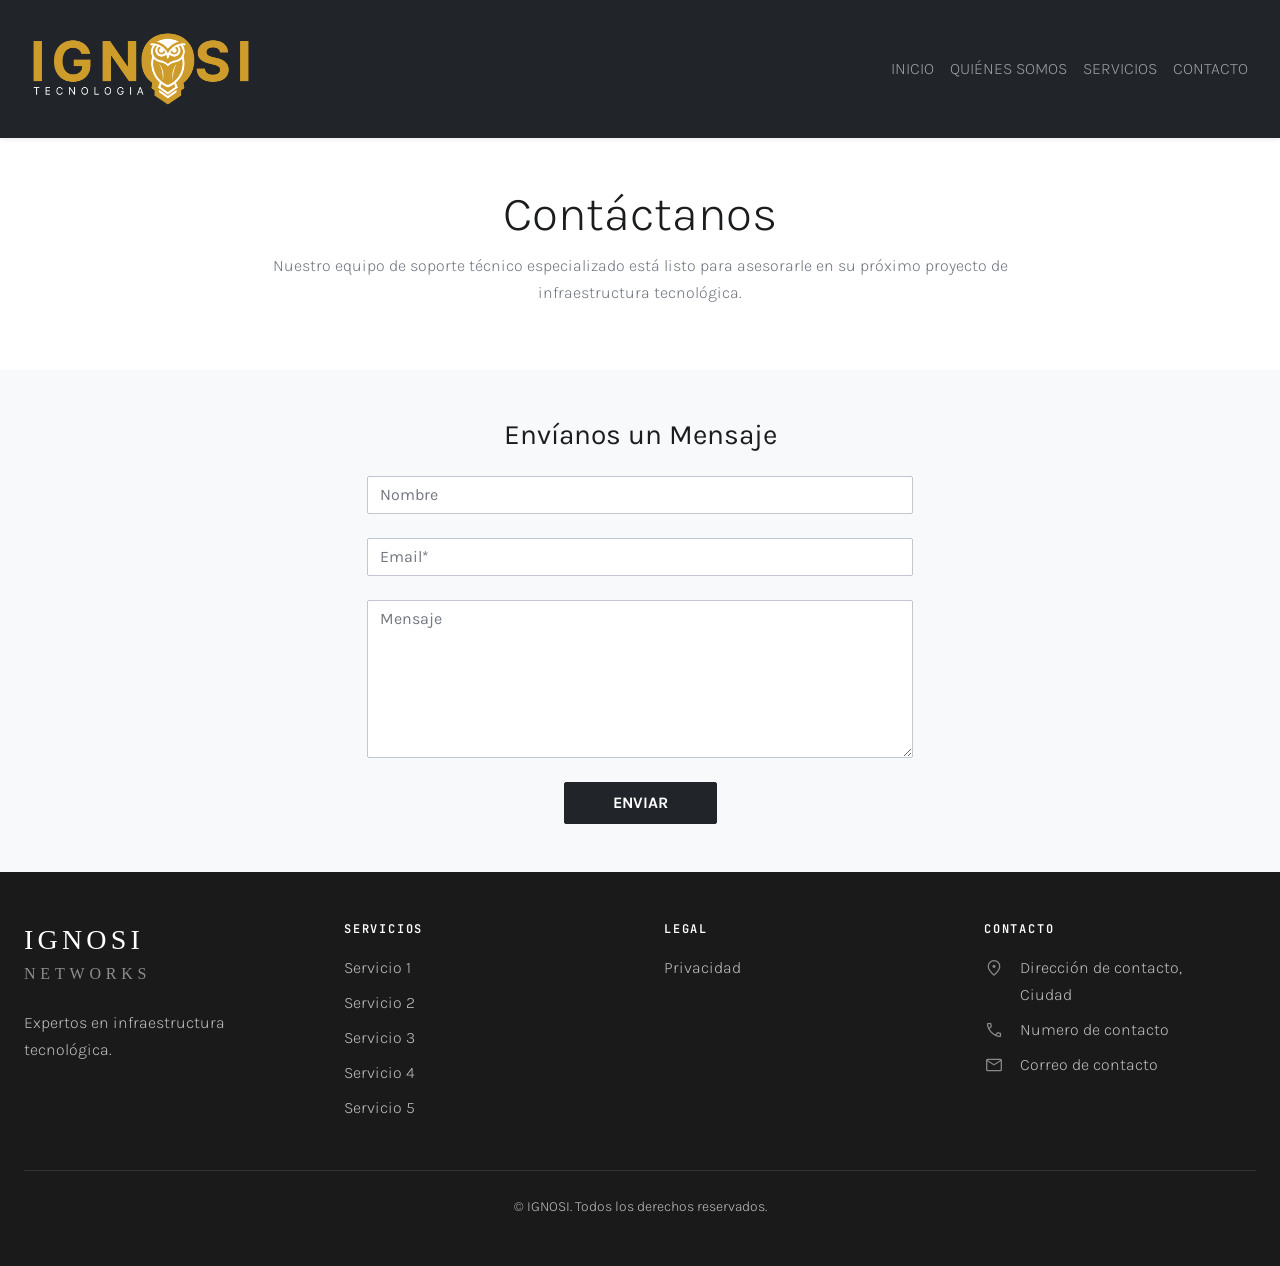
==== contacto/index.html @ 27969b5a "Demo" ====
<!DOCTYPE html>
<html lang="es">
<head>
  <meta charset="utf-8">
  <meta content="width=device-width, initial-scale=1.0" name="viewport">
  <title>Contacto | Ignosi</title>

  <!-- Tipografías (autoalojadas, ver css/fonts.css y assets/fonts/) -->
  <link href="/css/fonts.css" rel="stylesheet">

  <!-- Bootstrap + tema/estilos propios -->
  <link href="/css/vendor/bootstrap.min.css" rel="stylesheet">
  <link href="/css/styles.css" rel="stylesheet">
</head>
<body>

  <!-- Header global: se inyecta desde partials/header.html vía js/main.js -->
  <div id="site-header"></div>

  <!-- Encabezado de la página (solo clases de Bootstrap) -->
  <section class="bg-white py-5 text-center">
    <div class="container">
      <h1 class="display-5">Contáctanos</h1>
      <div class="col-md-8 mx-auto">
        <p class="text-muted">
          Nuestro equipo de soporte técnico especializado está listo para asesorarle en su próximo proyecto de infraestructura tecnológica.
        </p>
      </div>
    </div>
  </section>

  <!-- Formulario de contacto (solo clases de Bootstrap) -->
  <section class="bg-light py-5">
    <div class="container">
      <div class="row justify-content-center">
        <div class="col-md-8 col-lg-6">
          <h3 class="text-center mb-4">Envíanos un Mensaje</h3>
          <form>
            <input class="form-control mb-4" placeholder="Nombre" type="text">
            <input class="form-control mb-4" placeholder="Email*" type="email">
            <textarea class="form-control mb-4" placeholder="Mensaje" rows="6"></textarea>
            <div class="text-center">
              <button class="btn btn-dark px-5 py-2 fw-bold" type="submit">ENVIAR</button>
            </div>
          </form>
        </div>
      </div>
    </div>
  </section>

  <!-- Footer global: se inyecta desde partials/footer.html vía js/main.js -->
  <div id="site-footer"></div>

  <script src="/js/vendor/bootstrap.bundle.min.js"></script>
  <script src="/js/main.js"></script>
</body>
</html>
---- css/fonts.css ----
/**
 * Fuentes autoalojadas (Karla, JetBrains Mono, Playfair Display, Material
 * Symbols Outlined). Generado a partir del CSS que sirve Google Fonts para
 * la misma combinación de familias/pesos que usaba el <link> original;
 * los archivos .woff2 viven en assets/fonts/. No editar a mano el bloque
 * de @font-face: si cambian las familias/pesos usados en index.html, hay
 * que regenerar este archivo y volver a descargar los .woff2 necesarios.
 */

/* cyrillic-ext */
@font-face {
  font-family: 'JetBrains Mono';
  font-style: normal;
  font-weight: 600;
  font-display: swap;
  src: url(../assets/fonts/tDbY2o-flEEny0FZhsfKu5WU4zr3E_BX0PnT8RD8FqtTN1OVgaY.woff2) format('woff2');
  unicode-range: U+0460-052F, U+1C80-1C8A, U+20B4, U+2DE0-2DFF, U+A640-A69F, U+FE2E-FE2F;
}
/* cyrillic */
@font-face {
  font-family: 'JetBrains Mono';
  font-style: normal;
  font-weight: 600;
  font-display: swap;
  src: url(../assets/fonts/tDbY2o-flEEny0FZhsfKu5WU4zr3E_BX0PnT8RD8FqtTPlOVgaY.woff2) format('woff2');
  unicode-range: U+0301, U+0400-045F, U+0490-0491, U+04B0-04B1, U+2116;
}
/* greek */
@font-face {
  font-family: 'JetBrains Mono';
  font-style: normal;
  font-weight: 600;
  font-display: swap;
  src: url(../assets/fonts/tDbY2o-flEEny0FZhsfKu5WU4zr3E_BX0PnT8RD8FqtTOVOVgaY.woff2) format('woff2');
  unicode-range: U+0370-0377, U+037A-037F, U+0384-038A, U+038C, U+038E-03A1, U+03A3-03FF;
}
/* vietnamese */
@font-face {
  font-family: 'JetBrains Mono';
  font-style: normal;
  font-weight: 600;
  font-display: swap;
  src: url(../assets/fonts/tDbY2o-flEEny0FZhsfKu5WU4zr3E_BX0PnT8RD8FqtTNVOVgaY.woff2) format('woff2');
  unicode-range: U+0102-0103, U+0110-0111, U+0128-0129, U+0168-0169, U+01A0-01A1, U+01AF-01B0, U+0300-0301, U+0303-0304, U+0308-0309, U+0323, U+0329, U+1EA0-1EF9, U+20AB;
}
/* latin-ext */
@font-face {
  font-family: 'JetBrains Mono';
  font-style: normal;
  font-weight: 600;
  font-display: swap;
  src: url(../assets/fonts/tDbY2o-flEEny0FZhsfKu5WU4zr3E_BX0PnT8RD8FqtTNFOVgaY.woff2) format('woff2');
  unicode-range: U+0100-02BA, U+02BD-02C5, U+02C7-02CC, U+02CE-02D7, U+02DD-02FF, U+0304, U+0308, U+0329, U+1D00-1DBF, U+1E00-1E9F, U+1EF2-1EFF, U+2020, U+20A0-20AB, U+20AD-20C0, U+2113, U+2C60-2C7F, U+A720-A7FF;
}
/* latin */
@font-face {
  font-family: 'JetBrains Mono';
  font-style: normal;
  font-weight: 600;
  font-display: swap;
  src: url(../assets/fonts/tDbY2o-flEEny0FZhsfKu5WU4zr3E_BX0PnT8RD8FqtTOlOV.woff2) format('woff2');
  unicode-range: U+0000-00FF, U+0131, U+0152-0153, U+02BB-02BC, U+02C6, U+02DA, U+02DC, U+0304, U+0308, U+0329, U+2000-206F, U+20AC, U+2122, U+2191, U+2193, U+2212, U+2215, U+FEFF, U+FFFD;
}
/* latin-ext */
@font-face {
  font-family: 'Karla';
  font-style: normal;
  font-weight: 300;
  font-display: swap;
  src: url(../assets/fonts/qkBbXvYC6trAT7RbLtyG5Q.woff2) format('woff2');
  unicode-range: U+0100-02BA, U+02BD-02C5, U+02C7-02CC, U+02CE-02D7, U+02DD-02FF, U+0304, U+0308, U+0329, U+1D00-1DBF, U+1E00-1E9F, U+1EF2-1EFF, U+2020, U+20A0-20AB, U+20AD-20C0, U+2113, U+2C60-2C7F, U+A720-A7FF;
}
/* latin */
@font-face {
  font-family: 'Karla';
  font-style: normal;
  font-weight: 300;
  font-display: swap;
  src: url(../assets/fonts/qkBbXvYC6trAT7RVLtw.woff2) format('woff2');
  unicode-range: U+0000-00FF, U+0131, U+0152-0153, U+02BB-02BC, U+02C6, U+02DA, U+02DC, U+0304, U+0308, U+0329, U+2000-206F, U+20AC, U+2122, U+2191, U+2193, U+2212, U+2215, U+FEFF, U+FFFD;
}
/* latin-ext */
@font-face {
  font-family: 'Karla';
  font-style: normal;
  font-weight: 400;
  font-display: swap;
  src: url(../assets/fonts/qkBbXvYC6trAT7RbLtyG5Q.woff2) format('woff2');
  unicode-range: U+0100-02BA, U+02BD-02C5, U+02C7-02CC, U+02CE-02D7, U+02DD-02FF, U+0304, U+0308, U+0329, U+1D00-1DBF, U+1E00-1E9F, U+1EF2-1EFF, U+2020, U+20A0-20AB, U+20AD-20C0, U+2113, U+2C60-2C7F, U+A720-A7FF;
}
/* latin */
@font-face {
  font-family: 'Karla';
  font-style: normal;
  font-weight: 400;
  font-display: swap;
  src: url(../assets/fonts/qkBbXvYC6trAT7RVLtw.woff2) format('woff2');
  unicode-range: U+0000-00FF, U+0131, U+0152-0153, U+02BB-02BC, U+02C6, U+02DA, U+02DC, U+0304, U+0308, U+0329, U+2000-206F, U+20AC, U+2122, U+2191, U+2193, U+2212, U+2215, U+FEFF, U+FFFD;
}
/* latin-ext */
@font-face {
  font-family: 'Karla';
  font-style: normal;
  font-weight: 700;
  font-display: swap;
  src: url(../assets/fonts/qkBbXvYC6trAT7RbLtyG5Q.woff2) format('woff2');
  unicode-range: U+0100-02BA, U+02BD-02C5, U+02C7-02CC, U+02CE-02D7, U+02DD-02FF, U+0304, U+0308, U+0329, U+1D00-1DBF, U+1E00-1E9F, U+1EF2-1EFF, U+2020, U+20A0-20AB, U+20AD-20C0, U+2113, U+2C60-2C7F, U+A720-A7FF;
}
/* latin */
@font-face {
  font-family: 'Karla';
  font-style: normal;
  font-weight: 700;
  font-display: swap;
  src: url(../assets/fonts/qkBbXvYC6trAT7RVLtw.woff2) format('woff2');
  unicode-range: U+0000-00FF, U+0131, U+0152-0153, U+02BB-02BC, U+02C6, U+02DA, U+02DC, U+0304, U+0308, U+0329, U+2000-206F, U+20AC, U+2122, U+2191, U+2193, U+2212, U+2215, U+FEFF, U+FFFD;
}
/* latin-ext */
@font-face {
  font-family: 'Karla';
  font-style: normal;
  font-weight: 800;
  font-display: swap;
  src: url(../assets/fonts/qkBbXvYC6trAT7RbLtyG5Q.woff2) format('woff2');
  unicode-range: U+0100-02BA, U+02BD-02C5, U+02C7-02CC, U+02CE-02D7, U+02DD-02FF, U+0304, U+0308, U+0329, U+1D00-1DBF, U+1E00-1E9F, U+1EF2-1EFF, U+2020, U+20A0-20AB, U+20AD-20C0, U+2113, U+2C60-2C7F, U+A720-A7FF;
}
/* latin */
@font-face {
  font-family: 'Karla';
  font-style: normal;
  font-weight: 800;
  font-display: swap;
  src: url(../assets/fonts/qkBbXvYC6trAT7RVLtw.woff2) format('woff2');
  unicode-range: U+0000-00FF, U+0131, U+0152-0153, U+02BB-02BC, U+02C6, U+02DA, U+02DC, U+0304, U+0308, U+0329, U+2000-206F, U+20AC, U+2122, U+2191, U+2193, U+2212, U+2215, U+FEFF, U+FFFD;
}
/* cyrillic */
@font-face {
  font-family: 'Playfair Display';
  font-style: italic;
  font-weight: 400 700;
  font-display: swap;
  src: url(../assets/fonts/nuFkD-vYSZviVYUb_rj3ij__anPXDTnohkk72xU.woff2) format('woff2');
  unicode-range: U+0301, U+0400-045F, U+0490-0491, U+04B0-04B1, U+2116;
}
/* vietnamese */
@font-face {
  font-family: 'Playfair Display';
  font-style: italic;
  font-weight: 400 700;
  font-display: swap;
  src: url(../assets/fonts/nuFkD-vYSZviVYUb_rj3ij__anPXDTnojUk72xU.woff2) format('woff2');
  unicode-range: U+0102-0103, U+0110-0111, U+0128-0129, U+0168-0169, U+01A0-01A1, U+01AF-01B0, U+0300-0301, U+0303-0304, U+0308-0309, U+0323, U+0329, U+1EA0-1EF9, U+20AB;
}
/* latin-ext */
@font-face {
  font-family: 'Playfair Display';
  font-style: italic;
  font-weight: 400 700;
  font-display: swap;
  src: url(../assets/fonts/nuFkD-vYSZviVYUb_rj3ij__anPXDTnojEk72xU.woff2) format('woff2');
  unicode-range: U+0100-02BA, U+02BD-02C5, U+02C7-02CC, U+02CE-02D7, U+02DD-02FF, U+0304, U+0308, U+0329, U+1D00-1DBF, U+1E00-1E9F, U+1EF2-1EFF, U+2020, U+20A0-20AB, U+20AD-20C0, U+2113, U+2C60-2C7F, U+A720-A7FF;
}
/* latin */
@font-face {
  font-family: 'Playfair Display';
  font-style: italic;
  font-weight: 400 700;
  font-display: swap;
  src: url(../assets/fonts/nuFkD-vYSZviVYUb_rj3ij__anPXDTnogkk7.woff2) format('woff2');
  unicode-range: U+0000-00FF, U+0131, U+0152-0153, U+02BB-02BC, U+02C6, U+02DA, U+02DC, U+0304, U+0308, U+0329, U+2000-206F, U+20AC, U+2122, U+2191, U+2193, U+2212, U+2215, U+FEFF, U+FFFD;
}
/* cyrillic */
@font-face {
  font-family: 'Playfair Display';
  font-style: normal;
  font-weight: 400 700;
  font-display: swap;
  src: url(../assets/fonts/nuFiD-vYSZviVYUb_rj3ij__anPXDTjYgFE_.woff2) format('woff2');
  unicode-range: U+0301, U+0400-045F, U+0490-0491, U+04B0-04B1, U+2116;
}
/* vietnamese */
@font-face {
  font-family: 'Playfair Display';
  font-style: normal;
  font-weight: 400 700;
  font-display: swap;
  src: url(../assets/fonts/nuFiD-vYSZviVYUb_rj3ij__anPXDTPYgFE_.woff2) format('woff2');
  unicode-range: U+0102-0103, U+0110-0111, U+0128-0129, U+0168-0169, U+01A0-01A1, U+01AF-01B0, U+0300-0301, U+0303-0304, U+0308-0309, U+0323, U+0329, U+1EA0-1EF9, U+20AB;
}
/* latin-ext */
@font-face {
  font-family: 'Playfair Display';
  font-style: normal;
  font-weight: 400 700;
  font-display: swap;
  src: url(../assets/fonts/nuFiD-vYSZviVYUb_rj3ij__anPXDTLYgFE_.woff2) format('woff2');
  unicode-range: U+0100-02BA, U+02BD-02C5, U+02C7-02CC, U+02CE-02D7, U+02DD-02FF, U+0304, U+0308, U+0329, U+1D00-1DBF, U+1E00-1E9F, U+1EF2-1EFF, U+2020, U+20A0-20AB, U+20AD-20C0, U+2113, U+2C60-2C7F, U+A720-A7FF;
}
/* latin */
@font-face {
  font-family: 'Playfair Display';
  font-style: normal;
  font-weight: 400 700;
  font-display: swap;
  src: url(../assets/fonts/nuFiD-vYSZviVYUb_rj3ij__anPXDTzYgA.woff2) format('woff2');
  unicode-range: U+0000-00FF, U+0131, U+0152-0153, U+02BB-02BC, U+02C6, U+02DA, U+02DC, U+0304, U+0308, U+0329, U+2000-206F, U+20AC, U+2122, U+2191, U+2193, U+2212, U+2215, U+FEFF, U+FFFD;
}

/* fallback */
@font-face {
  font-family: 'Material Symbols Outlined';
  font-style: normal;
  font-weight: 100 700;
  font-display: swap;
  src: url(../assets/fonts/kJEPBvYX7BgnkSrUwT8OhrdQw4oELdPIeeII9v6oDMzBwG-RpA6RzaxHMPdY40KH8nGzv3fzfVJO1Q.woff2) format('woff2');
}

.material-symbols-outlined {
  font-family: 'Material Symbols Outlined';
  font-weight: normal;
  font-style: normal;
  font-size: 24px;
  line-height: 1;
  letter-spacing: normal;
  text-transform: none;
  display: inline-block;
  white-space: nowrap;
  word-wrap: normal;
  direction: ltr;
  -webkit-font-feature-settings: 'liga';
  -webkit-font-smoothing: antialiased;
}
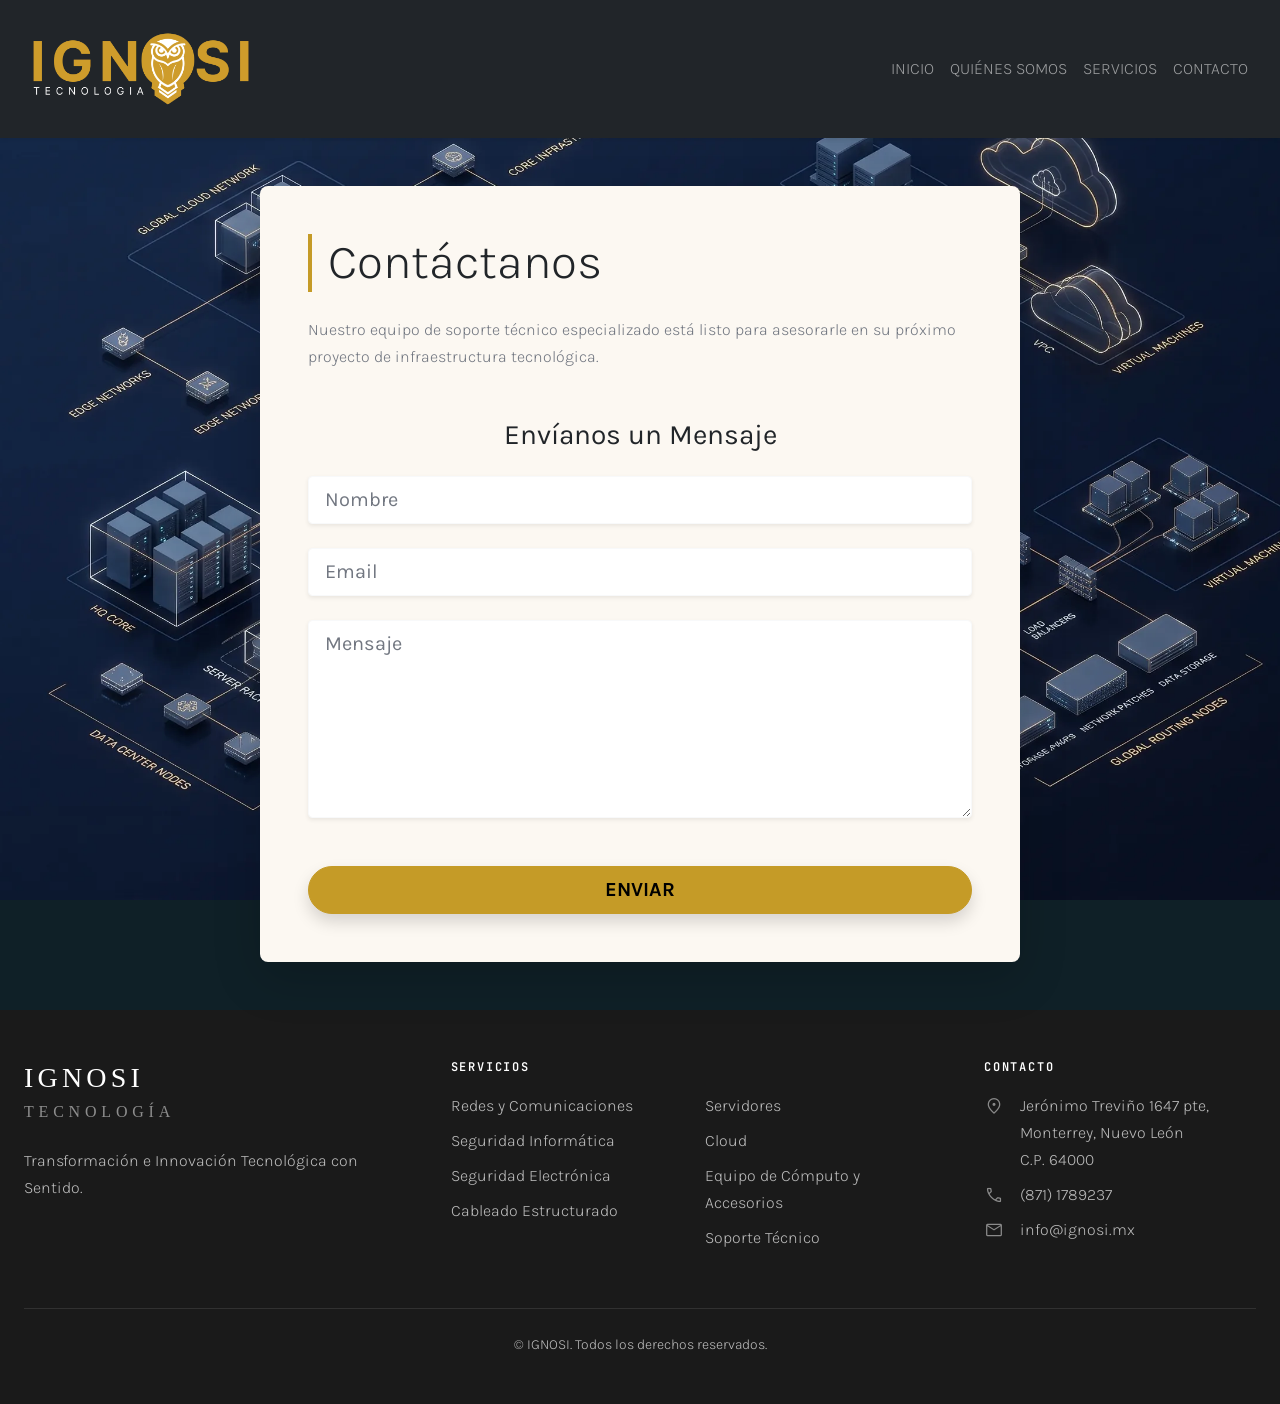
==== commit dd0f0661: "Rediseño de quienes somos, contacto y servicios + optimización integral Rediseño de páginas: - quien" ====
--- a/contacto/index.html
+++ b/contacto/index.html
@@ -4,54 +4,37 @@
   <meta charset="utf-8">
   <meta content="width=device-width, initial-scale=1.0" name="viewport">
   <title>Contacto | Ignosi</title>
+  <link href="../css/fonts.css" rel="stylesheet">
+  <link href="../css/vendor/bootstrap.min.css" rel="stylesheet">
+  <link href="../css/styles.css" rel="stylesheet">
+</head>
+<body class="ig-page-bg-diagram">
 
-  <!-- Tipografías (autoalojadas, ver css/fonts.css y assets/fonts/) -->
-  <link href="/css/fonts.css" rel="stylesheet">
-
-  <!-- Bootstrap + tema/estilos propios -->
-  <link href="/css/vendor/bootstrap.min.css" rel="stylesheet">
-  <link href="/css/styles.css" rel="stylesheet">
-</head>
-<body>
-
-  <!-- Header global: se inyecta desde partials/header.html vía js/main.js -->
   <div id="site-header"></div>
 
-  <!-- Encabezado de la página (solo clases de Bootstrap) -->
-  <section class="bg-white py-5 text-center">
-    <div class="container">
-      <h1 class="display-5">Contáctanos</h1>
-      <div class="col-md-8 mx-auto">
-        <p class="text-muted">
-          Nuestro equipo de soporte técnico especializado está listo para asesorarle en su próximo proyecto de infraestructura tecnológica.
-        </p>
-      </div>
-    </div>
-  </section>
-
-  <!-- Formulario de contacto (solo clases de Bootstrap) -->
-  <section class="bg-light py-5">
-    <div class="container">
+  <section class="bg-transparent">
+    <div class="container py-5">
       <div class="row justify-content-center">
-        <div class="col-md-8 col-lg-6">
-          <h3 class="text-center mb-4">Envíanos un Mensaje</h3>
+        <div class="col-12 col-md-10 col-lg-8 p-4 p-md-5 rounded-4 shadow-lg text-dark" style="background-color:var(--ig-cream);">
+          <h1 class="display-5 text-dark ig-border-gold border-start border-4 ps-3 mb-4">Contáctanos</h1>
+          <p class="text-muted mb-5">
+            Nuestro equipo de soporte técnico especializado está listo para asesorarle en su próximo proyecto de infraestructura tecnológica.
+          </p>
+          <h3 class="text-center text-dark mb-4">Envíanos un Mensaje</h3>
           <form>
-            <input class="form-control mb-4" placeholder="Nombre" type="text">
-            <input class="form-control mb-4" placeholder="Email*" type="email">
-            <textarea class="form-control mb-4" placeholder="Mensaje" rows="6"></textarea>
-            <div class="text-center">
-              <button class="btn btn-dark px-5 py-2 fw-bold" type="submit">ENVIAR</button>
-            </div>
+            <input class="form-control form-control-lg border-light shadow-sm mb-4" placeholder="Nombre" type="text" required>
+            <input class="form-control form-control-lg border-light shadow-sm mb-4" placeholder="Email" type="email" required>
+            <textarea class="form-control form-control-lg border-light shadow-sm mb-4" placeholder="Mensaje" rows="6" required></textarea>
+            <button class="btn btn-warning ig-btn-gold w-100 btn-lg rounded-pill fw-bold shadow mt-4" type="submit">ENVIAR</button>
           </form>
         </div>
       </div>
     </div>
   </section>
 
-  <!-- Footer global: se inyecta desde partials/footer.html vía js/main.js -->
   <div id="site-footer"></div>
 
-  <script src="/js/vendor/bootstrap.bundle.min.js"></script>
-  <script src="/js/main.js"></script>
+  <script src="../js/vendor/bootstrap.bundle.min.js"></script>
+  <script src="../js/main.js"></script>
 </body>
 </html>
--- a/css/fonts.css
+++ b/css/fonts.css
@@ -1,13 +1,3 @@
-/**
- * Fuentes autoalojadas (Karla, JetBrains Mono, Playfair Display, Material
- * Symbols Outlined). Generado a partir del CSS que sirve Google Fonts para
- * la misma combinación de familias/pesos que usaba el <link> original;
- * los archivos .woff2 viven en assets/fonts/. No editar a mano el bloque
- * de @font-face: si cambian las familias/pesos usados en index.html, hay
- * que regenerar este archivo y volver a descargar los .woff2 necesarios.
- */
-
-/* cyrillic-ext */
 @font-face {
   font-family: 'JetBrains Mono';
   font-style: normal;
@@ -16,7 +6,7 @@
   src: url(../assets/fonts/tDbY2o-flEEny0FZhsfKu5WU4zr3E_BX0PnT8RD8FqtTN1OVgaY.woff2) format('woff2');
   unicode-range: U+0460-052F, U+1C80-1C8A, U+20B4, U+2DE0-2DFF, U+A640-A69F, U+FE2E-FE2F;
 }
-/* cyrillic */
+
 @font-face {
   font-family: 'JetBrains Mono';
   font-style: normal;
@@ -25,7 +15,7 @@
   src: url(../assets/fonts/tDbY2o-flEEny0FZhsfKu5WU4zr3E_BX0PnT8RD8FqtTPlOVgaY.woff2) format('woff2');
   unicode-range: U+0301, U+0400-045F, U+0490-0491, U+04B0-04B1, U+2116;
 }
-/* greek */
+
 @font-face {
   font-family: 'JetBrains Mono';
   font-style: normal;
@@ -34,7 +24,7 @@
   src: url(../assets/fonts/tDbY2o-flEEny0FZhsfKu5WU4zr3E_BX0PnT8RD8FqtTOVOVgaY.woff2) format('woff2');
   unicode-range: U+0370-0377, U+037A-037F, U+0384-038A, U+038C, U+038E-03A1, U+03A3-03FF;
 }
-/* vietnamese */
+
 @font-face {
   font-family: 'JetBrains Mono';
   font-style: normal;
@@ -43,7 +33,7 @@
   src: url(../assets/fonts/tDbY2o-flEEny0FZhsfKu5WU4zr3E_BX0PnT8RD8FqtTNVOVgaY.woff2) format('woff2');
   unicode-range: U+0102-0103, U+0110-0111, U+0128-0129, U+0168-0169, U+01A0-01A1, U+01AF-01B0, U+0300-0301, U+0303-0304, U+0308-0309, U+0323, U+0329, U+1EA0-1EF9, U+20AB;
 }
-/* latin-ext */
+
 @font-face {
   font-family: 'JetBrains Mono';
   font-style: normal;
@@ -52,7 +42,7 @@
   src: url(../assets/fonts/tDbY2o-flEEny0FZhsfKu5WU4zr3E_BX0PnT8RD8FqtTNFOVgaY.woff2) format('woff2');
   unicode-range: U+0100-02BA, U+02BD-02C5, U+02C7-02CC, U+02CE-02D7, U+02DD-02FF, U+0304, U+0308, U+0329, U+1D00-1DBF, U+1E00-1E9F, U+1EF2-1EFF, U+2020, U+20A0-20AB, U+20AD-20C0, U+2113, U+2C60-2C7F, U+A720-A7FF;
 }
-/* latin */
+
 @font-face {
   font-family: 'JetBrains Mono';
   font-style: normal;
@@ -61,7 +51,7 @@
   src: url(../assets/fonts/tDbY2o-flEEny0FZhsfKu5WU4zr3E_BX0PnT8RD8FqtTOlOV.woff2) format('woff2');
   unicode-range: U+0000-00FF, U+0131, U+0152-0153, U+02BB-02BC, U+02C6, U+02DA, U+02DC, U+0304, U+0308, U+0329, U+2000-206F, U+20AC, U+2122, U+2191, U+2193, U+2212, U+2215, U+FEFF, U+FFFD;
 }
-/* latin-ext */
+
 @font-face {
   font-family: 'Karla';
   font-style: normal;
@@ -70,7 +60,7 @@
   src: url(../assets/fonts/qkBbXvYC6trAT7RbLtyG5Q.woff2) format('woff2');
   unicode-range: U+0100-02BA, U+02BD-02C5, U+02C7-02CC, U+02CE-02D7, U+02DD-02FF, U+0304, U+0308, U+0329, U+1D00-1DBF, U+1E00-1E9F, U+1EF2-1EFF, U+2020, U+20A0-20AB, U+20AD-20C0, U+2113, U+2C60-2C7F, U+A720-A7FF;
 }
-/* latin */
+
 @font-face {
   font-family: 'Karla';
   font-style: normal;
@@ -79,7 +69,7 @@
   src: url(../assets/fonts/qkBbXvYC6trAT7RVLtw.woff2) format('woff2');
   unicode-range: U+0000-00FF, U+0131, U+0152-0153, U+02BB-02BC, U+02C6, U+02DA, U+02DC, U+0304, U+0308, U+0329, U+2000-206F, U+20AC, U+2122, U+2191, U+2193, U+2212, U+2215, U+FEFF, U+FFFD;
 }
-/* latin-ext */
+
 @font-face {
   font-family: 'Karla';
   font-style: normal;
@@ -88,7 +78,7 @@
   src: url(../assets/fonts/qkBbXvYC6trAT7RbLtyG5Q.woff2) format('woff2');
   unicode-range: U+0100-02BA, U+02BD-02C5, U+02C7-02CC, U+02CE-02D7, U+02DD-02FF, U+0304, U+0308, U+0329, U+1D00-1DBF, U+1E00-1E9F, U+1EF2-1EFF, U+2020, U+20A0-20AB, U+20AD-20C0, U+2113, U+2C60-2C7F, U+A720-A7FF;
 }
-/* latin */
+
 @font-face {
   font-family: 'Karla';
   font-style: normal;
@@ -97,7 +87,7 @@
   src: url(../assets/fonts/qkBbXvYC6trAT7RVLtw.woff2) format('woff2');
   unicode-range: U+0000-00FF, U+0131, U+0152-0153, U+02BB-02BC, U+02C6, U+02DA, U+02DC, U+0304, U+0308, U+0329, U+2000-206F, U+20AC, U+2122, U+2191, U+2193, U+2212, U+2215, U+FEFF, U+FFFD;
 }
-/* latin-ext */
+
 @font-face {
   font-family: 'Karla';
   font-style: normal;
@@ -106,7 +96,7 @@
   src: url(../assets/fonts/qkBbXvYC6trAT7RbLtyG5Q.woff2) format('woff2');
   unicode-range: U+0100-02BA, U+02BD-02C5, U+02C7-02CC, U+02CE-02D7, U+02DD-02FF, U+0304, U+0308, U+0329, U+1D00-1DBF, U+1E00-1E9F, U+1EF2-1EFF, U+2020, U+20A0-20AB, U+20AD-20C0, U+2113, U+2C60-2C7F, U+A720-A7FF;
 }
-/* latin */
+
 @font-face {
   font-family: 'Karla';
   font-style: normal;
@@ -115,7 +105,7 @@
   src: url(../assets/fonts/qkBbXvYC6trAT7RVLtw.woff2) format('woff2');
   unicode-range: U+0000-00FF, U+0131, U+0152-0153, U+02BB-02BC, U+02C6, U+02DA, U+02DC, U+0304, U+0308, U+0329, U+2000-206F, U+20AC, U+2122, U+2191, U+2193, U+2212, U+2215, U+FEFF, U+FFFD;
 }
-/* latin-ext */
+
 @font-face {
   font-family: 'Karla';
   font-style: normal;
@@ -124,7 +114,7 @@
   src: url(../assets/fonts/qkBbXvYC6trAT7RbLtyG5Q.woff2) format('woff2');
   unicode-range: U+0100-02BA, U+02BD-02C5, U+02C7-02CC, U+02CE-02D7, U+02DD-02FF, U+0304, U+0308, U+0329, U+1D00-1DBF, U+1E00-1E9F, U+1EF2-1EFF, U+2020, U+20A0-20AB, U+20AD-20C0, U+2113, U+2C60-2C7F, U+A720-A7FF;
 }
-/* latin */
+
 @font-face {
   font-family: 'Karla';
   font-style: normal;
@@ -133,7 +123,7 @@
   src: url(../assets/fonts/qkBbXvYC6trAT7RVLtw.woff2) format('woff2');
   unicode-range: U+0000-00FF, U+0131, U+0152-0153, U+02BB-02BC, U+02C6, U+02DA, U+02DC, U+0304, U+0308, U+0329, U+2000-206F, U+20AC, U+2122, U+2191, U+2193, U+2212, U+2215, U+FEFF, U+FFFD;
 }
-/* cyrillic */
+
 @font-face {
   font-family: 'Playfair Display';
   font-style: italic;
@@ -142,7 +132,7 @@
   src: url(../assets/fonts/nuFkD-vYSZviVYUb_rj3ij__anPXDTnohkk72xU.woff2) format('woff2');
   unicode-range: U+0301, U+0400-045F, U+0490-0491, U+04B0-04B1, U+2116;
 }
-/* vietnamese */
+
 @font-face {
   font-family: 'Playfair Display';
   font-style: italic;
@@ -151,7 +141,7 @@
   src: url(../assets/fonts/nuFkD-vYSZviVYUb_rj3ij__anPXDTnojUk72xU.woff2) format('woff2');
   unicode-range: U+0102-0103, U+0110-0111, U+0128-0129, U+0168-0169, U+01A0-01A1, U+01AF-01B0, U+0300-0301, U+0303-0304, U+0308-0309, U+0323, U+0329, U+1EA0-1EF9, U+20AB;
 }
-/* latin-ext */
+
 @font-face {
   font-family: 'Playfair Display';
   font-style: italic;
@@ -160,7 +150,7 @@
   src: url(../assets/fonts/nuFkD-vYSZviVYUb_rj3ij__anPXDTnojEk72xU.woff2) format('woff2');
   unicode-range: U+0100-02BA, U+02BD-02C5, U+02C7-02CC, U+02CE-02D7, U+02DD-02FF, U+0304, U+0308, U+0329, U+1D00-1DBF, U+1E00-1E9F, U+1EF2-1EFF, U+2020, U+20A0-20AB, U+20AD-20C0, U+2113, U+2C60-2C7F, U+A720-A7FF;
 }
-/* latin */
+
 @font-face {
   font-family: 'Playfair Display';
   font-style: italic;
@@ -169,7 +159,7 @@
   src: url(../assets/fonts/nuFkD-vYSZviVYUb_rj3ij__anPXDTnogkk7.woff2) format('woff2');
   unicode-range: U+0000-00FF, U+0131, U+0152-0153, U+02BB-02BC, U+02C6, U+02DA, U+02DC, U+0304, U+0308, U+0329, U+2000-206F, U+20AC, U+2122, U+2191, U+2193, U+2212, U+2215, U+FEFF, U+FFFD;
 }
-/* cyrillic */
+
 @font-face {
   font-family: 'Playfair Display';
   font-style: normal;
@@ -178,7 +168,7 @@
   src: url(../assets/fonts/nuFiD-vYSZviVYUb_rj3ij__anPXDTjYgFE_.woff2) format('woff2');
   unicode-range: U+0301, U+0400-045F, U+0490-0491, U+04B0-04B1, U+2116;
 }
-/* vietnamese */
+
 @font-face {
   font-family: 'Playfair Display';
   font-style: normal;
@@ -187,7 +177,7 @@
   src: url(../assets/fonts/nuFiD-vYSZviVYUb_rj3ij__anPXDTPYgFE_.woff2) format('woff2');
   unicode-range: U+0102-0103, U+0110-0111, U+0128-0129, U+0168-0169, U+01A0-01A1, U+01AF-01B0, U+0300-0301, U+0303-0304, U+0308-0309, U+0323, U+0329, U+1EA0-1EF9, U+20AB;
 }
-/* latin-ext */
+
 @font-face {
   font-family: 'Playfair Display';
   font-style: normal;
@@ -196,7 +186,7 @@
   src: url(../assets/fonts/nuFiD-vYSZviVYUb_rj3ij__anPXDTLYgFE_.woff2) format('woff2');
   unicode-range: U+0100-02BA, U+02BD-02C5, U+02C7-02CC, U+02CE-02D7, U+02DD-02FF, U+0304, U+0308, U+0329, U+1D00-1DBF, U+1E00-1E9F, U+1EF2-1EFF, U+2020, U+20A0-20AB, U+20AD-20C0, U+2113, U+2C60-2C7F, U+A720-A7FF;
 }
-/* latin */
+
 @font-face {
   font-family: 'Playfair Display';
   font-style: normal;
@@ -206,7 +196,6 @@
   unicode-range: U+0000-00FF, U+0131, U+0152-0153, U+02BB-02BC, U+02C6, U+02DA, U+02DC, U+0304, U+0308, U+0329, U+2000-206F, U+20AC, U+2122, U+2191, U+2193, U+2212, U+2215, U+FEFF, U+FFFD;
 }
 
-/* fallback */
 @font-face {
   font-family: 'Material Symbols Outlined';
   font-style: normal;
--- a/css/styles.css
+++ b/css/styles.css
@@ -0,0 +1,330 @@
+:root {
+    --ig-primary: #003461;
+    --ig-primary-rgb: 0, 52, 97;
+    --ig-gold: #c59b27;
+    --ig-gold-rgb: 197, 155, 39;
+    --ig-navy: #0f2027;
+    --ig-navy-rgb: 15, 32, 39;
+    --ig-cream: #fcf8f2;
+    --ig-on-surface: #1a1c1e;
+    --ig-on-surface-rgb: 26, 28, 30;
+    --ig-on-surface-variant: #424750;
+    --ig-on-surface-variant-rgb: 66, 71, 80;
+    --ig-outline: #727781;
+    --ig-outline-rgb: 114, 119, 129;
+    --ig-outline-variant: #c2c6d1;
+    --ig-outline-variant-rgb: 194, 198, 209;
+    --ig-surface-container-lowest: #ffffff;
+    --ig-surface-container-low: #f8f9fa;
+    --ig-footer-bg: #1a1a1a;
+
+    --ig-font-serif: "Playfair Display", serif;
+    --ig-font-mono: "JetBrains Mono", monospace;
+
+    --bs-primary: var(--ig-primary);
+    --bs-primary-rgb: var(--ig-primary-rgb);
+    --bs-primary-text-emphasis: var(--ig-primary);
+    --bs-link-color: var(--ig-primary);
+    --bs-link-color-rgb: var(--ig-primary-rgb);
+    --bs-link-hover-color: var(--ig-primary);
+    --bs-link-hover-color-rgb: var(--ig-primary-rgb);
+
+    --bs-body-font-family: "Karla", sans-serif;
+    --bs-body-font-weight: 300;
+    --bs-body-font-size: 1rem;
+    --bs-body-line-height: 1.7;
+    --bs-body-color: var(--ig-on-surface-variant);
+    --bs-body-color-rgb: var(--ig-on-surface-variant-rgb);
+    --bs-body-bg: var(--ig-surface-container-lowest);
+
+    --bs-emphasis-color: var(--ig-on-surface);
+    --bs-emphasis-color-rgb: var(--ig-on-surface-rgb);
+    --bs-heading-color: var(--ig-on-surface);
+
+    --bs-secondary-color: var(--ig-outline);
+    --bs-secondary-color-rgb: var(--ig-outline-rgb);
+
+    --bs-border-color: var(--ig-outline-variant);
+    --bs-border-color-translucent: rgba(var(--ig-outline-variant-rgb), 0.5);
+    --bs-border-radius: 0.125rem;
+    --bs-border-radius-sm: 0.125rem;
+    --bs-border-radius-lg: 0.25rem;
+    --bs-border-radius-xl: 0.5rem;
+
+    --bs-tertiary-bg: var(--ig-surface-container-low);
+    --bs-tertiary-color: var(--ig-outline);
+}
+
+body {
+    -webkit-font-smoothing: antialiased;
+    -moz-osx-font-smoothing: grayscale;
+}
+
+.material-symbols-outlined {
+    font-variation-settings: 'FILL' 0, 'wght' 300, 'GRAD' 0, 'opsz' 24;
+}
+
+::selection {
+    background-color: rgba(var(--ig-primary-rgb), 0.2);
+}
+
+::-webkit-scrollbar {
+    width: 8px;
+}
+::-webkit-scrollbar-track {
+    background: #050a14;
+}
+::-webkit-scrollbar-thumb {
+    background: rgba(var(--ig-gold-rgb), 0.4);
+    border-radius: 10px;
+}
+::-webkit-scrollbar-thumb:hover {
+    background: rgba(var(--ig-gold-rgb), 0.8);
+}
+
+.form-control:focus {
+    box-shadow: none;
+    border-color: var(--ig-primary);
+}
+
+.ig-font-serif { font-family: var(--ig-font-serif); }
+.ig-font-mono { font-family: var(--ig-font-mono); }
+
+.ig-display {
+    font-size: 40px;
+    line-height: 1.2;
+    font-weight: 400;
+    letter-spacing: 0;
+}
+
+.ig-headline-md {
+    font-size: 28px;
+    line-height: 1.3;
+    font-weight: 400;
+}
+
+.ig-headline-sm {
+    font-size: 24px;
+    line-height: 1.4;
+    font-weight: 400;
+}
+
+.ig-label-caps {
+    font-size: 12px;
+    line-height: 1.5;
+    font-weight: 600;
+    letter-spacing: 0.15em;
+}
+
+.ig-body-lg {
+    font-size: 18px;
+    line-height: 1.7;
+    font-weight: 300;
+}
+
+.ig-mw-2xl { max-width: 42rem; }
+.ig-mw-4xl { max-width: 56rem; }
+
+.ig-container {
+    max-width: 1280px;
+    margin-inline: auto;
+}
+
+.ig-section-py { padding-block: 64px; }
+.ig-py-24 { padding-block: 64px; }
+.ig-gap-20 { gap: 2rem; }
+.ig-min-vh-50 { min-height: 50vh; }
+.ig-overlap-mt-n80 { margin-top: -40px; }
+
+.ig-text-gold { color: var(--ig-gold); }
+.ig-border-gold { border-color: var(--ig-gold) !important; }
+
+.ig-rule {
+    width: 3rem;
+    border-color: var(--ig-outline-variant);
+}
+
+.ig-service-icon {
+    font-size: 28px;
+    color: var(--ig-on-surface-variant);
+}
+.ig-service-icon-lg { font-size: 56px; }
+.ig-footer-icon {
+    font-size: 20px;
+    opacity: 0.7;
+}
+
+.ig-btn-gold {
+    --bs-btn-bg: var(--ig-gold);
+    --bs-btn-border-color: var(--ig-gold);
+    --bs-btn-hover-bg: #d4ac3e;
+    --bs-btn-hover-border-color: #d4ac3e;
+    --bs-btn-active-bg: #a67f1e;
+    --bs-btn-active-border-color: #a67f1e;
+    --bs-btn-focus-shadow-rgb: var(--ig-gold-rgb);
+}
+
+.ig-link-hover-white {
+    color: inherit;
+    transition: color 0.15s ease-in-out;
+}
+.ig-link-hover-white:hover {
+    color: #fff !important;
+}
+
+.ig-features-bg,
+.ig-features-bg-plain,
+.ig-banner-bg,
+.ig-page-bg-diagram,
+.ig-service-bg-odd,
+.ig-service-bg-even {
+    background-size: cover;
+    background-position: center;
+    background-attachment: fixed;
+    background-repeat: no-repeat;
+}
+
+.ig-features-bg {
+    background-image: linear-gradient(to bottom, rgba(33, 37, 41, 1) 0%, rgba(33, 37, 41, 0) 15%), url('../assets/images/bg-features.webp');
+}
+.ig-features-bg-plain {
+    background-image: url('../assets/images/bg-features.webp');
+}
+.ig-banner-bg,
+.ig-page-bg-diagram {
+    background-image: url('../assets/images/bg-diagram.webp');
+}
+.ig-page-bg-diagram {
+    background-color: var(--ig-navy);
+}
+.ig-service-bg-odd {
+    background-image: url('../assets/images/bg-servicio-impar.webp');
+}
+.ig-service-bg-even {
+    background-image: url('../assets/images/bg-servicio-par.webp');
+}
+.ig-services-bg {
+    background-image: url('../assets/images/bg-services.webp');
+    background-size: cover;
+    background-position: center;
+}
+
+.ig-service-gradient-odd {
+    background: linear-gradient(135deg, var(--ig-cream) 40%, var(--ig-navy) 100%);
+}
+.ig-service-gradient-even {
+    background: linear-gradient(-135deg, #e6eff5 40%, var(--ig-gold) 100%);
+}
+
+.ig-service-img {
+    width: 100%;
+    height: 220px;
+    object-fit: cover;
+    object-position: center;
+}
+
+.ig-hover-lift,
+.ig-service-card-hover {
+    transition: transform 0.3s ease, box-shadow 0.3s ease;
+}
+.ig-hover-lift:hover,
+.ig-service-card-hover:hover {
+    cursor: pointer;
+}
+.ig-hover-lift:hover {
+    transform: translateY(-10px);
+    box-shadow: 0 1rem 3rem rgba(0, 0, 0, .175) !important;
+}
+.ig-service-card-hover:hover {
+    transform: translateY(-8px);
+    box-shadow: 0 1rem 3rem rgba(0, 0, 0, .15) !important;
+}
+
+.ig-header-logo {
+    height: 48px;
+    width: auto;
+}
+
+.ig-reveal {
+    opacity: 0;
+    transform: translateY(28px);
+    transition: opacity 0.7s cubic-bezier(0.16, 1, 0.3, 1), transform 0.7s cubic-bezier(0.16, 1, 0.3, 1);
+    will-change: opacity, transform;
+}
+.ig-reveal.ig-reveal-visible {
+    opacity: 1;
+    transform: translateY(0);
+}
+.ig-delay-1 { transition-delay: 0.12s; }
+
+@keyframes ig-marquee-scroll {
+    from { transform: translateX(0); }
+    to { transform: translateX(-50%); }
+}
+.ig-marquee-shell {
+    height: 110px;
+}
+.ig-marquee-track {
+    display: flex;
+    width: max-content;
+    animation: ig-marquee-scroll 30s linear infinite;
+}
+.ig-marquee-track:hover {
+    animation-play-state: paused;
+}
+.ig-marquee-reverse {
+    animation-direction: reverse;
+}
+.ig-marquee-item {
+    padding: 0 1.5rem;
+    display: flex;
+    align-items: center;
+    justify-content: center;
+}
+.ig-marquee-item img {
+    max-height: 48px;
+    width: auto;
+    object-fit: contain;
+}
+
+@keyframes ig-btn-pulse-glow {
+    0% { box-shadow: 0 0 0 0 rgba(var(--ig-gold-rgb), 0.7); }
+    70% { box-shadow: 0 0 0 15px rgba(var(--ig-gold-rgb), 0); }
+    100% { box-shadow: 0 0 0 0 rgba(var(--ig-gold-rgb), 0); }
+}
+.ig-btn-pulse {
+    animation: ig-btn-pulse-glow 2s infinite;
+}
+
+@media (min-width: 768px) {
+    .ig-display {
+        font-size: 64px;
+        line-height: 1.1;
+    }
+    .ig-headline-md { font-size: 40px; }
+    .ig-headline-sm { font-size: 28px; }
+    .ig-service-img { height: 350px; }
+    .ig-marquee-shell { height: 150px; }
+    .ig-marquee-item { padding: 0 3rem; }
+    .ig-marquee-item img { max-height: 70px; }
+}
+
+@media (min-width: 992px) {
+    .ig-section-py { padding-block: 120px; }
+    .ig-py-24 { padding-block: 96px; }
+    .ig-gap-20 { gap: 5rem; }
+    .ig-overlap-mt-n80 { margin-top: -80px; }
+    .ig-header-logo { height: 80px; }
+}
+
+@media (prefers-reduced-motion: reduce) {
+    .ig-reveal {
+        opacity: 1 !important;
+        transform: none !important;
+        transition: none !important;
+    }
+    .ig-marquee-track,
+    .ig-btn-pulse {
+        animation: none !important;
+    }
+}
